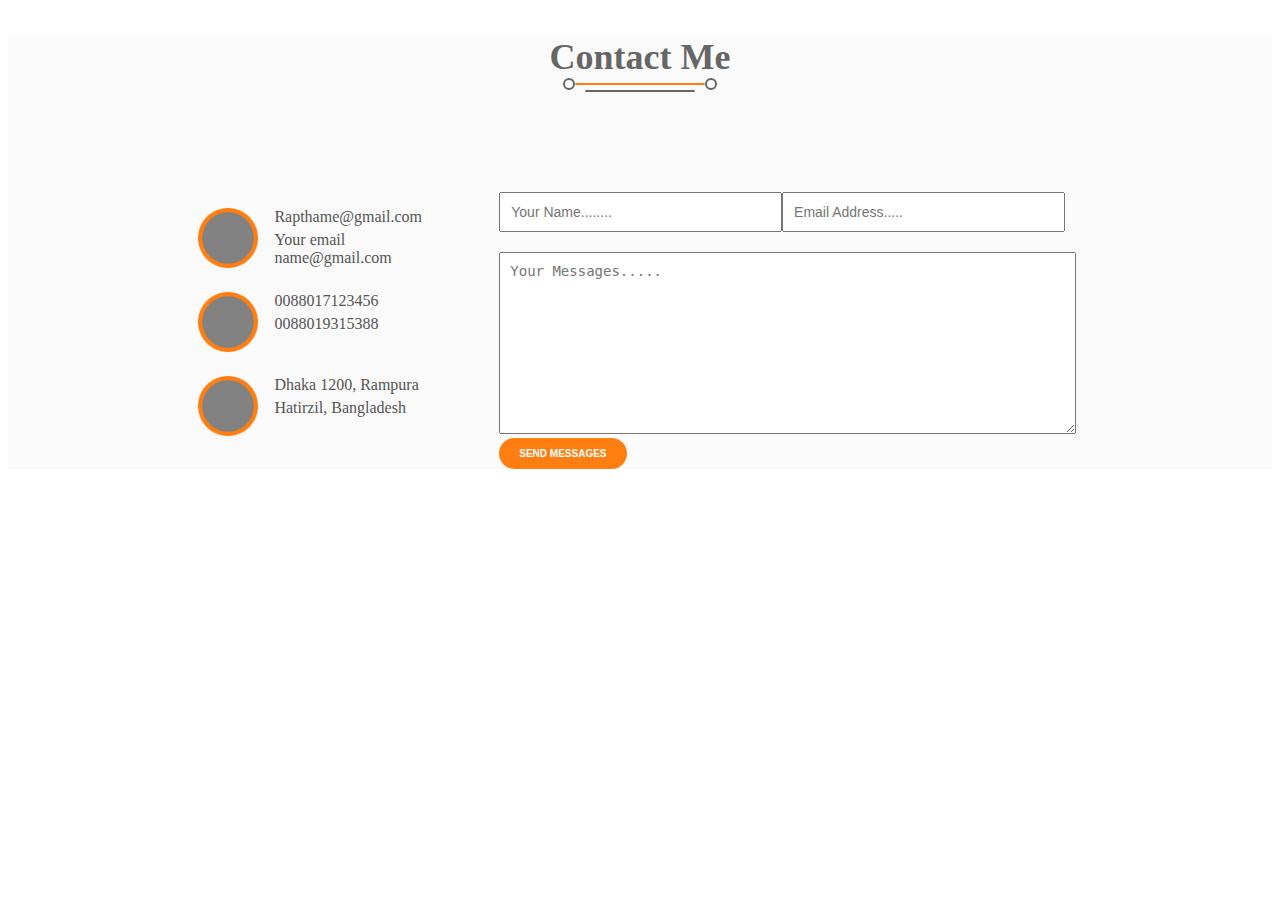
==== homeworks/valeriia.briantseva_LeraB/homework_markup_1/index.html @ b67f0ddf "Create contact form" ====
<!DOCTYPE html>
<html lang="en">
<head>
    <meta charset="UTF-8">
    <link rel="stylesheet" href="style.css">
    <title>Home Work 1</title>
</head>
<body>
<section class="block-contact">
    <h3 class="block-title">Contact Me</h3>
    <img src="images/lines.svg" class="title-image">
    <div class="block-content-wrapper">
        <div class="block-contact-data">
            <ul>
                <li>
                    <img src="images/bg.png">
                    <div class="item-content">
                    <p>Rapthame@gmail.com</p>
                    <p>Your email name@gmail.com</p>
                    </div>
                </li>
                <li><img src="images/bg.png">
                    <div class="item-content">
                        <p>0088017123456</p>
                    <p>0088019315388</p>
                    </div>
                </li>
                <li><img src="images/bg.png">
                    <div class="item-content">
                    <p>Dhaka 1200, Rampura</p>
                    <p>Hatirzil, Bangladesh</p>
                    </div>
                </li>
            </ul>
        </div>
        <div class="block-contact-form">
            <form name="contact" method="post">
                <input placeholder="Your Name........" type="text" size="40">
                <input placeholder="Email Address....." type="text" size="40">
                <textarea placeholder="Your Messages....." name="comment" cols="40" rows="10"></textarea>
                <button class="bnt-orange">send messages</button>
            </form>
        </div>
    </div>
</section>
</body>
---- homeworks/valeriia.briantseva_LeraB/homework_markup_1/style.css ----
.block-contact {
  background-color: #fafafa;
  padding-left: 15%;
  padding-right: 15%;
}

.block-title {
  color: #666666;
  font-size: 36px;
  font-weight: 700;
  text-align: center;
  margin-bottom: 0;
}

.title-image {
  display: block;
  margin: 0 auto;
}

.block-content-wrapper {
  overflow: hidden;
}

.block-contact-data {
  max-width: 30%;
  display: inline-block;
  float: left;
}

.block-contact-form {
  max-width: 65%;
  display: inline-block;
  float: right;
  margin-right: 0.5rem;
}

.block-contact-data ul {
  list-style-type: none;
  padding-left: 0;
}

.block-contact-data li {
  margin-bottom: 20px;
}

.block-contact-data p {
  color: #555555;
  font-size: 16px;
  font-weight: 400;
  margin-bottom: 5px;
  margin-top: 0;
}

.block-contact-data img {
  max-width: 60px;
  margin-right: 5%;
}

.item-content {
  display: inline-block;
  max-width: 70%;
  vertical-align: top;
}

.block-content-wrapper {
  margin-top: 100px;
}

.block-contact-form button {
  background-color: #fe7e11;
  border: none;
  padding: 10px 20px;
  border-radius: 30px;
  color: #fffefe;
  font-size: 10px;
  font-weight: 700;
  text-transform: uppercase;
}

.block-contact-form input {
  width: 45%;
  display: inline-block;
  margin-bottom: 20px;
  color: #5c5c5c;
  font-size: 14px;
  font-weight: 400;
  padding: 10px;
}

.block-contact-form input:first-child {
  float: left;
}
.block-contact-form input:last-child {
  float: right;
}

.block-contact-form textarea {
  width: calc(100% - 20px);
  color: #5c5c5c;
  font-size: 14px;
  font-weight: 400;
  padding: 10px;
}
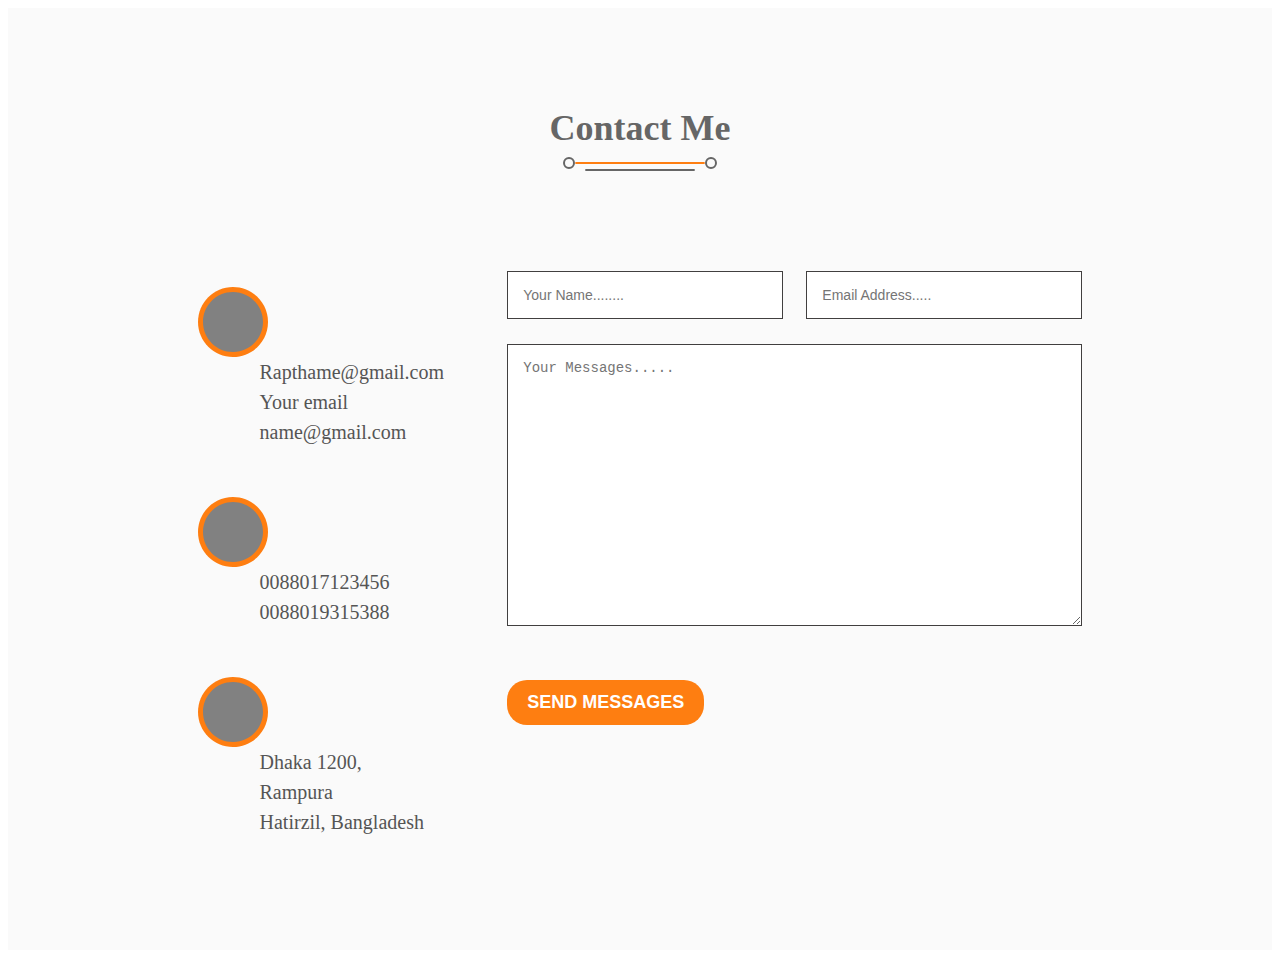
==== commit 90273830: "Implement validations for fields." ====
--- a/homeworks/valeriia.briantseva_LeraB/homework_markup_1/index.html
+++ b/homeworks/valeriia.briantseva_LeraB/homework_markup_1/index.html
@@ -6,41 +6,34 @@
     <title>Home Work 1</title>
 </head>
 <body>
+
 <section class="block-contact">
     <h3 class="block-title">Contact Me</h3>
-    <img src="images/lines.svg" class="title-image">
+    <img class="block-title-img" src="images/lines.svg">
     <div class="block-content-wrapper">
         <div class="block-contact-data">
             <ul>
-                <li>
-                    <img src="images/bg.png">
-                    <div class="item-content">
-                    <p>Rapthame@gmail.com</p>
-                    <p>Your email name@gmail.com</p>
-                    </div>
-                </li>
-                <li><img src="images/bg.png">
-                    <div class="item-content">
-                        <p>0088017123456</p>
-                    <p>0088019315388</p>
-                    </div>
-                </li>
-                <li><img src="images/bg.png">
-                    <div class="item-content">
-                    <p>Dhaka 1200, Rampura</p>
-                    <p>Hatirzil, Bangladesh</p>
-                    </div>
-                </li>
+                <li class="content-item"><img src="images/home.svg" class=""><div class="contact-info"><p>Rapthame@gmail.com</p><p>Your email name@gmail.com</p></div></li>
+                <li class="content-item"><img src="images/home.svg" class=""><div class="contact-info"><p>0088017123456</p><p>0088019315388</p></div></li>
+                <li class="content-item"><img src="images/home.svg" class=""><div class="contact-info"><p>Dhaka 1200, Rampura</p><p>Hatirzil, Bangladesh</p></div></li>
             </ul>
         </div>
         <div class="block-contact-form">
-            <form name="contact" method="post">
-                <input placeholder="Your Name........" type="text" size="40">
-                <input placeholder="Email Address....." type="text" size="40">
-                <textarea placeholder="Your Messages....." name="comment" cols="40" rows="10"></textarea>
-                <button class="bnt-orange">send messages</button>
+            <form method="POST" onsubmit="return validateForm()">
+                <div class="user-name-wrapper">
+                <input placeholder="Your Name........" type="text" id="field-user-name" class="user-name" required>
+                </div>
+                <div class="user-email-wrapper">
+                <input placeholder="Email Address....." type="text" id="field-user-email" class="user-email" required>
+                </div>
+                <div class="message-wrapper">
+                <textarea placeholder="Your Messages....." id="filed-message" class="message" required></textarea>
+                </div>
+                <button name="submit-data" type="button" id="btn-submit-messages" class="btn-submit">send messages</button>
             </form>
         </div>
     </div>
 </section>
 </body>
+
+<script src="index.js"></script>
--- a/homeworks/valeriia.briantseva_LeraB/homework_markup_1/style.css
+++ b/homeworks/valeriia.briantseva_LeraB/homework_markup_1/style.css
@@ -1,103 +1,115 @@
 .block-contact {
   background-color: #fafafa;
-  padding-left: 15%;
-  padding-right: 15%;
+  padding: 5% 15%;
 }
-
-.block-title {
-  color: #666666;
-  font-size: 36px;
+.block-contact .block-title {
+  color: #666;
+  font-size: 2.25rem;
   font-weight: 700;
   text-align: center;
-  margin-bottom: 0;
+  margin-bottom: 0.5rem;
 }
-
-.title-image {
+.block-contact .block-title-img {
+  margin: 0 auto;
   display: block;
-  margin: 0 auto;
 }
-
 .block-content-wrapper {
   overflow: hidden;
+  margin-top: 100px;
 }
-
 .block-contact-data {
-  max-width: 30%;
+  width: 35%;
   display: inline-block;
   float: left;
 }
-
 .block-contact-form {
-  max-width: 65%;
+  width: 65%;
   display: inline-block;
   float: right;
-  margin-right: 0.5rem;
 }
-
 .block-contact-data ul {
   list-style-type: none;
   padding-left: 0;
 }
-
-.block-contact-data li {
-  margin-bottom: 20px;
+.block-contact-data p {
+  max-width: 70%;
+  margin: 0;
+}
+.block-contact-form .user-name,
+.block-contact-form .user-email,
+.block-contact-form .message {
+  border: 1px solid #413f3f;
+  font-size: 14px;
+  font-weight: 400;
+  padding: 15px;
+}
+.block-contact-form .user-name,
+.block-contact-form .user-email {
+  width: calc(100% - 32px);
+}
+.block-contact-form .user-name-wrapper {
+  float: left;
+  width: 48%;
+}
+.block-contact-form .user-email-wrapper {
+  float: right;
+  width: 48%;
+}
+.block-contact-form .message {
+  width: calc(100% - 32px);
+  margin-top: 25px;
+  min-height: 250px;
+}
+.block-contact-form .user-name:active,
+.block-contact-form .user-email:active,
+.block-contact-form .message:active,
+.block-contact-form .user-name:focus,
+.block-contact-form .user-email:focus,
+.block-contact-form .message:focus {
+  border: 1px solid #fe7e11;
+  outline: none;
+}
+.btn-submit {
+  background-color: #fe7e11;
+  color: #fffefe;
+  font-size: 18px;
+  font-weight: 700;
+  text-transform: uppercase;
+  padding: 12px 20px;
+  border: none;
+  border-radius: 20px;
+  margin-top: 50px;
+}
+.btn-submit:hover,
+.btn-submit:focus,
+.btn-submit:active {
+  cursor: pointer;
+  opacity: 0.9;
+  outline: none;
+}
+.content-item {
+  overflow: hidden;
+  margin-bottom: 50px;
+}
+.content-item img {
+  float: left;
+}
+.contact-info {
+  color: #555;
+  font-size: 20px;
+  font-weight: 400;
+  line-height: 30px;
+  display: inline-block;
+  width: 80%;
+  float: right;
+}
+.block-contact-form .error {
+  border-color: red;
 }
 
-.block-contact-data p {
-  color: #555555;
-  font-size: 16px;
-  font-weight: 400;
-  margin-bottom: 5px;
-  margin-top: 0;
+.block-contact-form .error + p {
+  margin: 0.25rem 0 0 0;
+  font-size: 0.75rem;
+  color: red;
+  padding-left: 15px;
 }
-
-.block-contact-data img {
-  max-width: 60px;
-  margin-right: 5%;
-}
-
-.item-content {
-  display: inline-block;
-  max-width: 70%;
-  vertical-align: top;
-}
-
-.block-content-wrapper {
-  margin-top: 100px;
-}
-
-.block-contact-form button {
-  background-color: #fe7e11;
-  border: none;
-  padding: 10px 20px;
-  border-radius: 30px;
-  color: #fffefe;
-  font-size: 10px;
-  font-weight: 700;
-  text-transform: uppercase;
-}
-
-.block-contact-form input {
-  width: 45%;
-  display: inline-block;
-  margin-bottom: 20px;
-  color: #5c5c5c;
-  font-size: 14px;
-  font-weight: 400;
-  padding: 10px;
-}
-
-.block-contact-form input:first-child {
-  float: left;
-}
-.block-contact-form input:last-child {
-  float: right;
-}
-
-.block-contact-form textarea {
-  width: calc(100% - 20px);
-  color: #5c5c5c;
-  font-size: 14px;
-  font-weight: 400;
-  padding: 10px;
-}
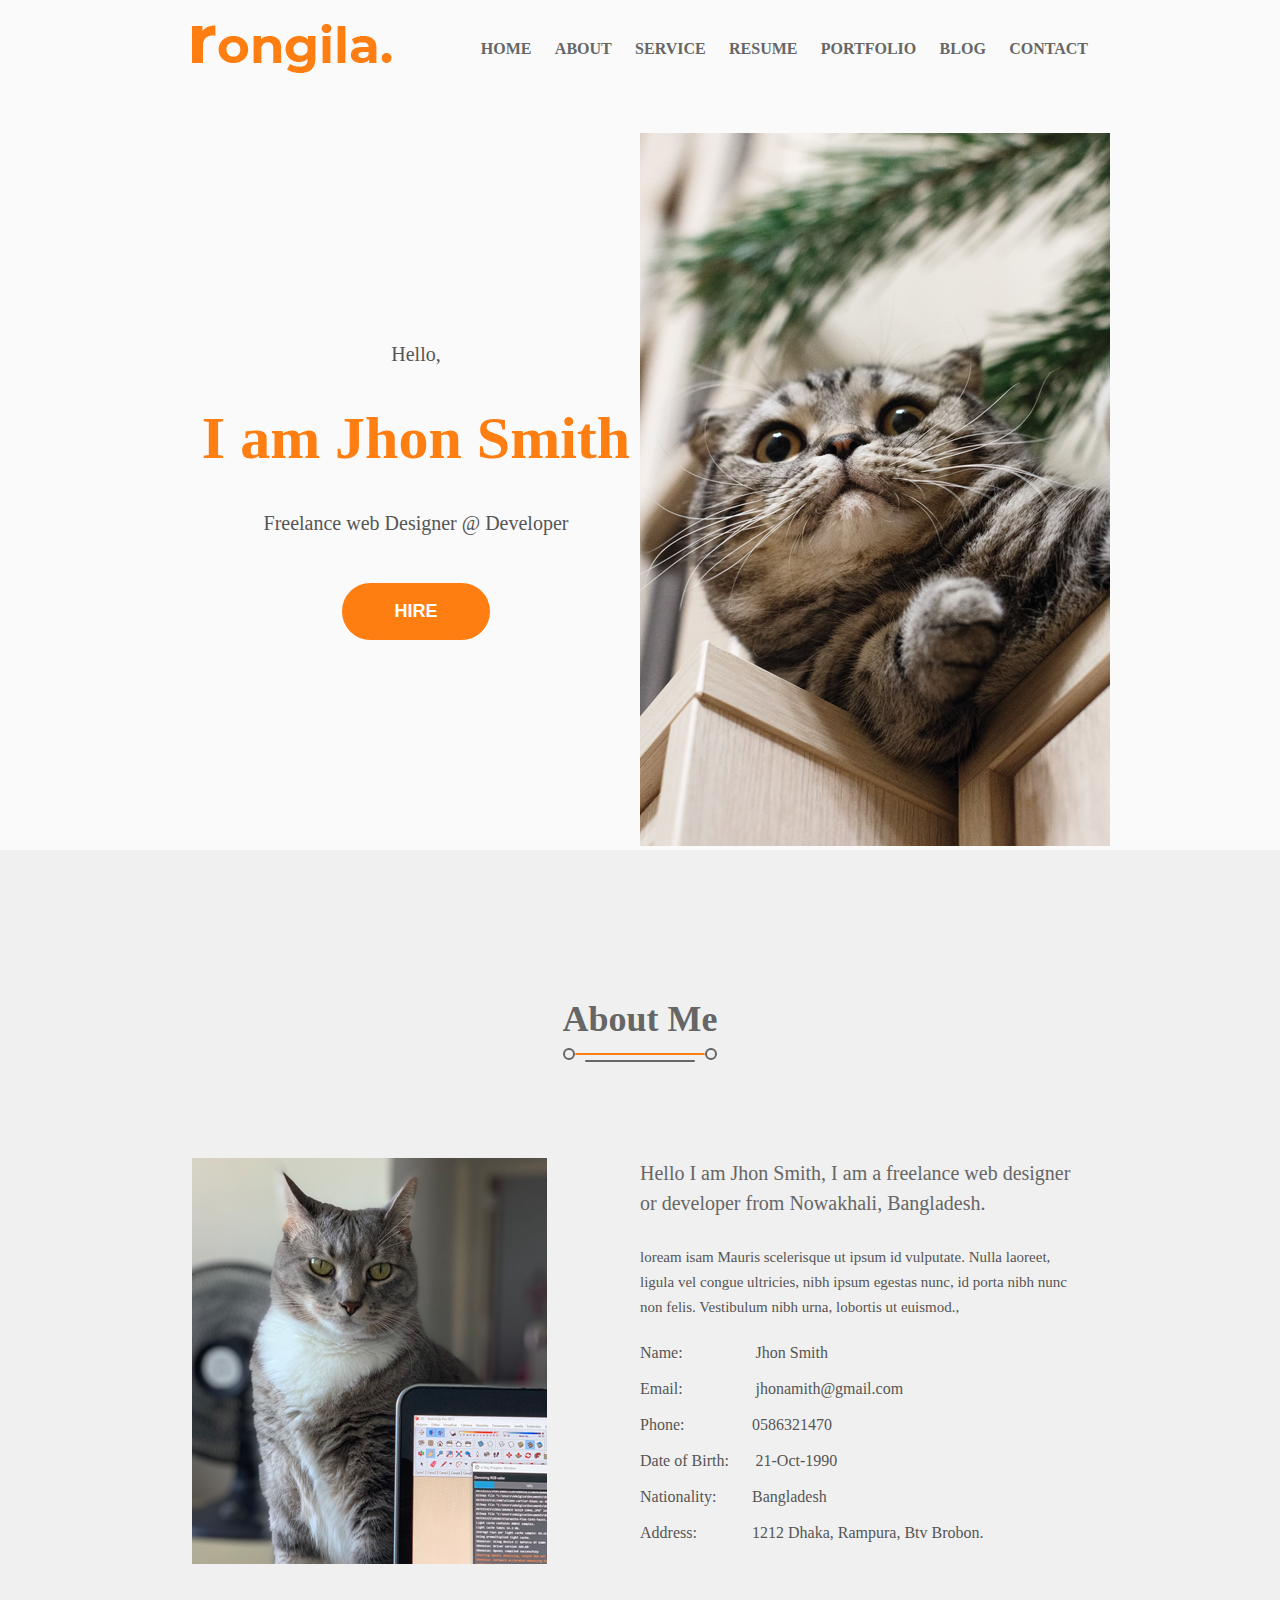
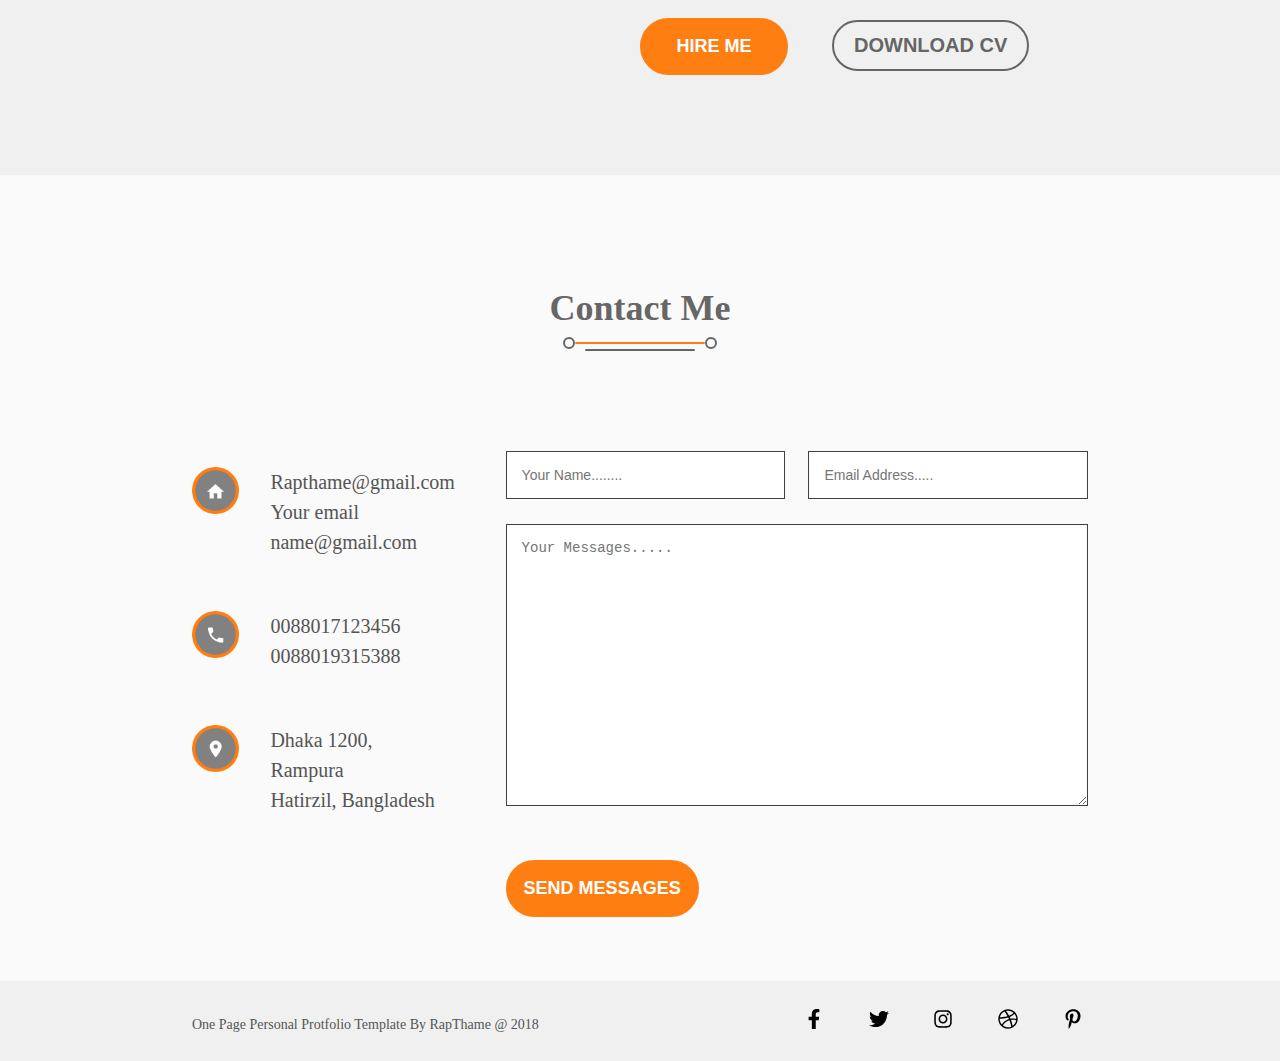
==== commit 9e2e5a7f: "Fix merge conflicts" ====
--- a/homeworks/valeriia.briantseva_LeraB/homework_markup_1/index.html
+++ b/homeworks/valeriia.briantseva_LeraB/homework_markup_1/index.html
@@ -6,34 +6,120 @@
     <title>Home Work 1</title>
 </head>
 <body>
+<header class="container">
+    <div class="logo">
+        <a href="/">
+            <img src="images/logo.png">
+        </a>
+    </div>
+    <nav>
+        <ul>
+            <li><a href="#">Home</a></li>
+            <li><a href="#">About</a></li>
+            <li><a href="#">Service</a></li>
+            <li><a href="#">Resume</a></li>
+            <li><a href="#">Portfolio</a></li>
+            <li><a href="#">Blog</a></li>
+            <li><a href="#">Contact</a></li>
+        </ul>
+    </nav>
+</header>
+<section class="block-user-info container">
+    <div class="block-info block-left">
+        <p>
+            Hello,
+        </p>
+        <h1>I am Jhon Smith</h1>
+        <p>
+            Freelance web Designer
+            @ Developer
+        </p>
+        <input type="button" value="HIRE" class="btn-orange">
+    </div>
+    <div class="user-picture-right block-right">
+        <img src="images/user-picture.png">
+    </div>
+</section>
+<section class="block-about container">
+    <h3 class="block-title">About Me</h3>
+    <img class="block-title-img" src="images/lines.svg" alt="lines img">
 
-<section class="block-contact">
+    <div class="user-picture-left block-left">
+        <img src="images/user-picture-2.png">
+    </div>
+    <div class="about-user block-right">
+        <h4>Hello I am Jhon Smith, I am a freelance web designer or
+            developer from Nowakhali, Bangladesh.</h4>
+        <p>loream isam Mauris scelerisque ut ipsum id vulputate. Nulla laoreet, ligula vel congue ultricies, nibh ipsum
+            egestas nunc, id porta nibh nunc non felis. Vestibulum nibh urna, lobortis ut euismod., </p>
+
+        <ul>
+            <li><span class="item-label">Name:</span> <span class="item-value">Jhon Smith</span></li>
+            <li><span class="item-label">Email:</span> <span class="item-value">jhonamith@gmail.com</span></li>
+            <li><span class="item-label">Phone:</span><span class="item-value"> 0586321470 </span></li>
+            <li><span class="item-label">Date of Birth:</span> <span class="item-value">21-Oct-1990</span></li>
+            <li><span class="item-label">Nationality:</span><span class="item-value"> Bangladesh</span></li>
+            <li><span class="item-label">Address:</span><span class="item-value"> 1212 Dhaka, Rampura, Btv  Brobon.</span></li>
+        </ul>
+        <div class="actions">
+            <input type="button" class="btn-orange" value="HIRE ME">
+            <input type="button" class="btn-transparent" value="DOWNLOAD CV">
+
+        </div></div>
+</section>
+<section class="block-contact container">
     <h3 class="block-title">Contact Me</h3>
-    <img class="block-title-img" src="images/lines.svg">
+    <img class="block-title-img" src="images/lines.svg" alt="lines img">
     <div class="block-content-wrapper">
         <div class="block-contact-data">
             <ul>
-                <li class="content-item"><img src="images/home.svg" class=""><div class="contact-info"><p>Rapthame@gmail.com</p><p>Your email name@gmail.com</p></div></li>
-                <li class="content-item"><img src="images/home.svg" class=""><div class="contact-info"><p>0088017123456</p><p>0088019315388</p></div></li>
-                <li class="content-item"><img src="images/home.svg" class=""><div class="contact-info"><p>Dhaka 1200, Rampura</p><p>Hatirzil, Bangladesh</p></div></li>
+                <li class="content-item"><img src="images/home.png" alt="home icon">
+                    <div class="contact-info"><p>Rapthame@gmail.com</p>
+                        <p>Your email name@gmail.com</p></div>
+                </li>
+                <li class="content-item"><img src="images/phone.png" alt="phone icon">
+                    <div class="contact-info"><p>0088017123456</p>
+                        <p>0088019315388</p></div>
+                </li>
+                <li class="content-item"><img src="images/location.png" alt="location icon">
+                    <div class="contact-info"><p>Dhaka 1200, Rampura</p>
+                        <p>Hatirzil, Bangladesh</p></div>
+                </li>
             </ul>
         </div>
         <div class="block-contact-form">
             <form method="POST" onsubmit="return validateForm()">
                 <div class="user-name-wrapper">
-                <input placeholder="Your Name........" type="text" id="field-user-name" class="user-name" required>
+                    <input placeholder="Your Name........" type="text" id="field-user-name" class="user-name" required>
                 </div>
                 <div class="user-email-wrapper">
-                <input placeholder="Email Address....." type="text" id="field-user-email" class="user-email" required>
+                    <input placeholder="Email Address....." type="text" id="field-user-email" class="user-email"
+                           required>
                 </div>
                 <div class="message-wrapper">
-                <textarea placeholder="Your Messages....." id="filed-message" class="message" required></textarea>
+                    <textarea placeholder="Your Messages....." id="filed-message" class="message" required></textarea>
                 </div>
-                <button name="submit-data" type="button" id="btn-submit-messages" class="btn-submit">send messages</button>
+                <button name="submit-data" type="button" id="btn-submit-messages" class="btn-orange">send messages
+                </button>
             </form>
         </div>
     </div>
 </section>
+<footer class="container">
+    <div class="block-copyright">
+        <p>One Page Personal Protfolio Template By RapThame @ 2018</p>
+    </div>
+    <div class="social-buttons">
+        <ul>
+            <li><a href="#"><img src="images/facebook-f-brands.svg" alt="facebook icon"></a></li>
+            <li><a href="#"><img src="images/twitter-brands.svg" alt="twitter icon"></a></li>
+            <li><a href="#"><img src="images/instagram-brands.svg" alt="instagram icon"></a></li>
+            <li><a href="#"><img src="images/dribbble-brands.svg" alt="dribbble icon"></a></li>
+            <li><a href="#"><img src="images/pinterest-p-brands.svg" alt="pinterest icon"></a></li>
+        </ul>
+    </div>
+</footer>
+<script src="index.js"></script>
 </body>
 
-<script src="index.js"></script>
+</html>
--- a/homeworks/valeriia.briantseva_LeraB/homework_markup_1/style.css
+++ b/homeworks/valeriia.briantseva_LeraB/homework_markup_1/style.css
@@ -1,115 +1,561 @@
-.block-contact {
-  background-color: #fafafa;
-  padding: 5% 15%;
-}
-.block-contact .block-title {
+/*Common styles*/
+
+.container {
+  padding-left: 15%;
+  padding-right: 15%;
+}
+
+body {
+  margin: 0;
+}
+
+h1 {
+  color: #FE7E11;
+  font-size: 60px;
+  font-weight: 700;
+  margin: 2.5rem 0;
+}
+
+.block-title {
   color: #666;
   font-size: 2.25rem;
   font-weight: 700;
   text-align: center;
-  margin-bottom: 0.5rem;
-}
-.block-contact .block-title-img {
+  margin-bottom: .5rem;
+}
+
+.block-title-img {
   margin: 0 auto;
   display: block;
 }
+
+input, textarea {
+  border: 1px solid #413F3F;
+  font-size: 2rem;
+  font-weight: 400;
+  padding: 15px;
+}
+
+.btn-orange {
+  background-color: #FE7E11;
+  color: #FFFEFE;
+  font-size: 2rem;
+  font-weight: 700;
+  text-transform: uppercase;
+  padding: 1rem;
+  border: 2px solid #FE7E11;
+  border-radius: 2rem;
+  margin-top: 1rem;
+  min-width: 9.25rem;
+}
+
+.btn-orange:hover,
+.btn-orange:focus,
+.btn-orange:active {
+  cursor: pointer;
+  color: #666;
+  border: 2px solid #666;
+  border-radius: 2rem;
+  background-color: transparent;
+  padding: 1rem 1.25rem;
+  outline: none;
+}
+
+.btn-transparent {
+  color: #666;
+  font-size: 2rem;
+  font-weight: 700;
+  text-transform: uppercase;
+  border: 2px solid #666;
+  border-radius: 2rem;
+  background-color: transparent;
+  padding: .75rem 1.25rem;
+  margin-left: 2.5rem;
+}
+
+.btn-transparent:hover,
+.btn-transparent:focus,
+.btn-transparent:active {
+  cursor: pointer;
+  background-color: #FE7E11;
+  color: #FFFEFE;
+  text-transform: uppercase;
+  border-radius: 2rem;
+  outline: none;
+  border: 2px solid #FE7E11;
+}
+
+h4 {
+  color: #666;
+  font-size: 20px;
+  font-weight: 500;
+  line-height: 30px;
+  margin-top: 0;
+}
+
+ul {
+  list-style-type: none;
+  padding-left: 0;
+}
+
+h3 {
+  margin-top: .5rem;
+}
+
+@media (min-width: 991px) {
+
+  .btn-orange {
+    margin-top: 50px;
+  }
+
+  h3 {
+    margin-top: 3rem;
+  }
+
+  .btn-orange {
+    font-size: 18px;
+  }
+
+  .btn-transparent {
+    font-size: 20px;
+  }
+
+  input, textarea {
+    border: 1px solid #413F3F;
+    font-size: 14px;
+    font-weight: 400;
+    padding: 15px;
+  }
+}
+
+/*Header*/
+
+header {
+  background-color: #FAFAFA;
+  padding-top: 1.5rem;
+  padding-bottom: 1.5rem;
+  overflow: hidden;
+}
+
+.logo {
+  display: block;
+  text-align: center;
+}
+
+nav {
+  display: inline-block;
+}
+
+nav li {
+  float: left;
+}
+
+.block-about li {
+  color: #555;
+  font-size: 14px;
+  font-weight: 400;
+  line-height: 36px;
+}
+
+nav li:not(:last-child) {
+  margin-right: 5%;
+}
+
+nav li a {
+  text-decoration: none;
+  color: #666;
+  font-size: 2rem;
+  font-weight: 700;
+  text-transform: uppercase;
+  line-height: 2;
+}
+
+nav li a:active,
+nav li a:focus,
+nav li a:hover {
+  color: #FE7E11;
+}
+
+.user-picture-right {
+  margin-top: 2rem;
+}
+
+@media (min-width: 991px) {
+
+  .logo {
+    display: inline-block;
+  }
+
+  .block-left {
+    width: 50%;
+    display: inline-block;
+    float: left;
+  }
+
+  .block-right {
+    width: 50%;
+    display: inline-block;
+    float: right;
+  }
+
+  .block-user-info {
+    overflow: hidden;
+    background-color: #FAFAFA;
+    padding-top: 2rem;
+    display: flex;
+    align-items: center;
+  }
+
+  .user-picture-right {
+    margin-top: 0;
+  }
+
+  header {
+    display: flex;
+    justify-content: space-between;
+  }
+
+  nav ul {
+    display: flex;
+    justify-content: flex-end;
+  }
+
+  nav li a {
+    text-decoration: none;
+    color: #666;
+    font-size: 1rem;
+    font-weight: 700;
+    text-transform: uppercase;
+    line-height: 1;
+  }
+
+  nav li {
+    float: none;
+  }
+}
+
+/* User info section*/
+
+.block-user-info {
+  overflow: hidden;
+  background-color: #FAFAFA;
+  padding-top: 2rem;
+  text-align: center;
+}
+
+.block-info p {
+  color: #555;
+  font-size: 20px;
+  font-weight: 500;
+  line-height: 1;
+  margin: 0;
+}
+
+/*About user block*/
+
+.block-about {
+  overflow: hidden;
+  background-color: #F0F0F0;
+  padding-top: 1rem;
+  padding-bottom: 1rem;
+}
+
+.block-about p {
+  color: #555;
+  font-size: 15px;
+  font-weight: 400;
+  line-height: 25px;
+}
+
+.item-label {
+  display: inline-block;
+  width: 30%;
+  font-size: 2.5rem;
+  line-height: 2;
+}
+
+.item-value {
+  display: inline-block;
+  width: 65%;
+  font-size: 2.5rem;
+  line-height: 2;
+}
+
+.user-picture-left,
+.about-user {
+  margin-top: 3rem;
+}
+
+.user-picture-left {
+  text-align: center;
+}
+
+.actions {
+  text-align: center;
+}
+
+@media (min-width: 991px) {
+
+  .user-picture-left {
+    text-align: left;
+  }
+
+  .block-about {
+    padding-top: 6.25rem;
+    padding-bottom: 6.25rem;
+  }
+
+  .user-picture-left,
+  .about-user {
+    margin-top: 6rem;
+  }
+
+  .actions {
+    text-align: left;
+  }
+
+  .item-label {
+    display: inline-block;
+    width: 25%;
+    font-size: 1rem;
+    line-height: 1;
+  }
+
+  .item-value {
+    display: inline-block;
+    width: 70%;
+    font-size: 1rem;
+    line-height: 1;
+  }
+}
+
+/* Contact block */
+
+.block-contact {
+  background-color: #FAFAFA;
+  padding-top: 5%;
+  padding-bottom: 5%;
+}
+
 .block-content-wrapper {
   overflow: hidden;
   margin-top: 100px;
 }
+
 .block-contact-data {
-  width: 35%;
-  display: inline-block;
-  float: left;
-}
+  width: 100%;
+  display: inline-block;
+  overflow: hidden;
+}
+
 .block-contact-form {
-  width: 65%;
-  display: inline-block;
-  float: right;
-}
+  width: 100%;
+  text-align: center;
+}
+
 .block-contact-data ul {
-  list-style-type: none;
   padding-left: 0;
-}
-.block-contact-data p {
-  max-width: 70%;
-  margin: 0;
-}
-.block-contact-form .user-name,
-.block-contact-form .user-email,
-.block-contact-form .message {
-  border: 1px solid #413f3f;
-  font-size: 14px;
-  font-weight: 400;
-  padding: 15px;
-}
+  text-align: center;
+}
+
 .block-contact-form .user-name,
 .block-contact-form .user-email {
   width: calc(100% - 32px);
 }
+
 .block-contact-form .user-name-wrapper {
   float: left;
   width: 48%;
 }
+
 .block-contact-form .user-email-wrapper {
   float: right;
   width: 48%;
 }
+
 .block-contact-form .message {
   width: calc(100% - 32px);
   margin-top: 25px;
   min-height: 250px;
 }
+
 .block-contact-form .user-name:active,
 .block-contact-form .user-email:active,
 .block-contact-form .message:active,
 .block-contact-form .user-name:focus,
 .block-contact-form .user-email:focus,
 .block-contact-form .message:focus {
-  border: 1px solid #fe7e11;
+  border: 1px solid #FE7E11;
   outline: none;
 }
-.btn-submit {
-  background-color: #fe7e11;
-  color: #fffefe;
-  font-size: 18px;
-  font-weight: 700;
-  text-transform: uppercase;
-  padding: 12px 20px;
-  border: none;
-  border-radius: 20px;
-  margin-top: 50px;
-}
-.btn-submit:hover,
-.btn-submit:focus,
-.btn-submit:active {
-  cursor: pointer;
-  opacity: 0.9;
-  outline: none;
-}
+
 .content-item {
+  width: 49%;
+  display: inline-block;
   overflow: hidden;
   margin-bottom: 50px;
-}
+  text-align: center;
+  height: 25rem;
+}
+
 .content-item img {
-  float: left;
-}
+  width: 50%;
+}
+
 .contact-info {
   color: #555;
   font-size: 20px;
   font-weight: 400;
   line-height: 30px;
   display: inline-block;
-  width: 80%;
-  float: right;
-}
+  width: 100%;
+  text-align: center;
+}
+
+.contact-info {
+  font-size: 2.5rem;
+  line-height: 1.5;
+}
+
 .block-contact-form .error {
-  border-color: red;
+  border-color: #F00;
+}
+
+.block-copyright p {
+  color: #555;
+  font-size: 2rem;
+  font-weight: 400;
+  line-height: 1.75;
+  margin: 0;
+}
+
+.block-contact-data p {
+  margin: 0;
 }
 
 .block-contact-form .error + p {
-  margin: 0.25rem 0 0 0;
-  font-size: 0.75rem;
-  color: red;
+  margin: .25rem 0 0;
+  font-size: .75rem;
+  color: #F00;
   padding-left: 15px;
 }
+
+.block-contact-form .btn-orange {
+  text-align: center;
+}
+
+@media (min-width: 991px) {
+
+  .block-contact-form {
+    width: 65%;
+    display: inline-block;
+    float: right;
+  }
+
+  .block-contact-data {
+    width: 35%;
+    display: inline-block;
+    float: left;
+    overflow: hidden;
+  }
+
+  .content-item {
+    width: 100%;
+    display: inline-block;
+    overflow: hidden;
+    margin-bottom: 50px;
+    text-align: left;
+    height: auto;
+  }
+
+  .content-item img {
+    float: left;
+    width: 15%;
+  }
+
+  .contact-info {
+    color: #555;
+    font-size: 20px;
+    font-weight: 400;
+    line-height: 30px;
+    display: inline-block;
+    width: 75%;
+    float: right;
+    text-align: left;
+  }
+
+  .block-contact-data p {
+    max-width: 70%;
+  }
+
+  .block-contact-data ul {
+    padding-left: 0;
+    text-align: left;
+  }
+
+  .block-contact-form .btn-orange {
+    text-align: left;
+  }
+
+  .block-contact-form {
+    text-align: left;
+  }
+
+  .block-copyright p {
+    color: #555;
+    font-size: 14px;
+    font-weight: 400;
+    line-height: 2;
+    margin: 0;
+  }
+}
+
+/*Footer */
+
+footer {
+  background-color: #F0F0F0;
+  padding-top: .75rem;
+  padding-bottom: .75rem;
+}
+
+.social-buttons {
+  display: inline-block;
+  width: 100%;
+}
+
+.social-buttons ul {
+  display: flex;
+  justify-content: flex-end;
+}
+
+.social-buttons li:not(:last-child) {
+  margin-right: 10%;
+}
+
+.social-buttons img {
+  width: 2.25rem;
+  height: 2.25rem;
+}
+
+.block-copyright {
+  display: inline-block;
+  width: 100%;
+}
+
+@media (min-width: 991px) {
+
+  .block-copyright {
+    display: inline-block;
+    width: 49%;
+  }
+
+  .social-buttons {
+    display: inline-block;
+    width: 50%;
+  }
+
+  .social-buttons img {
+    width: 1.25rem;
+    height: 1.25rem;
+  }
+}
